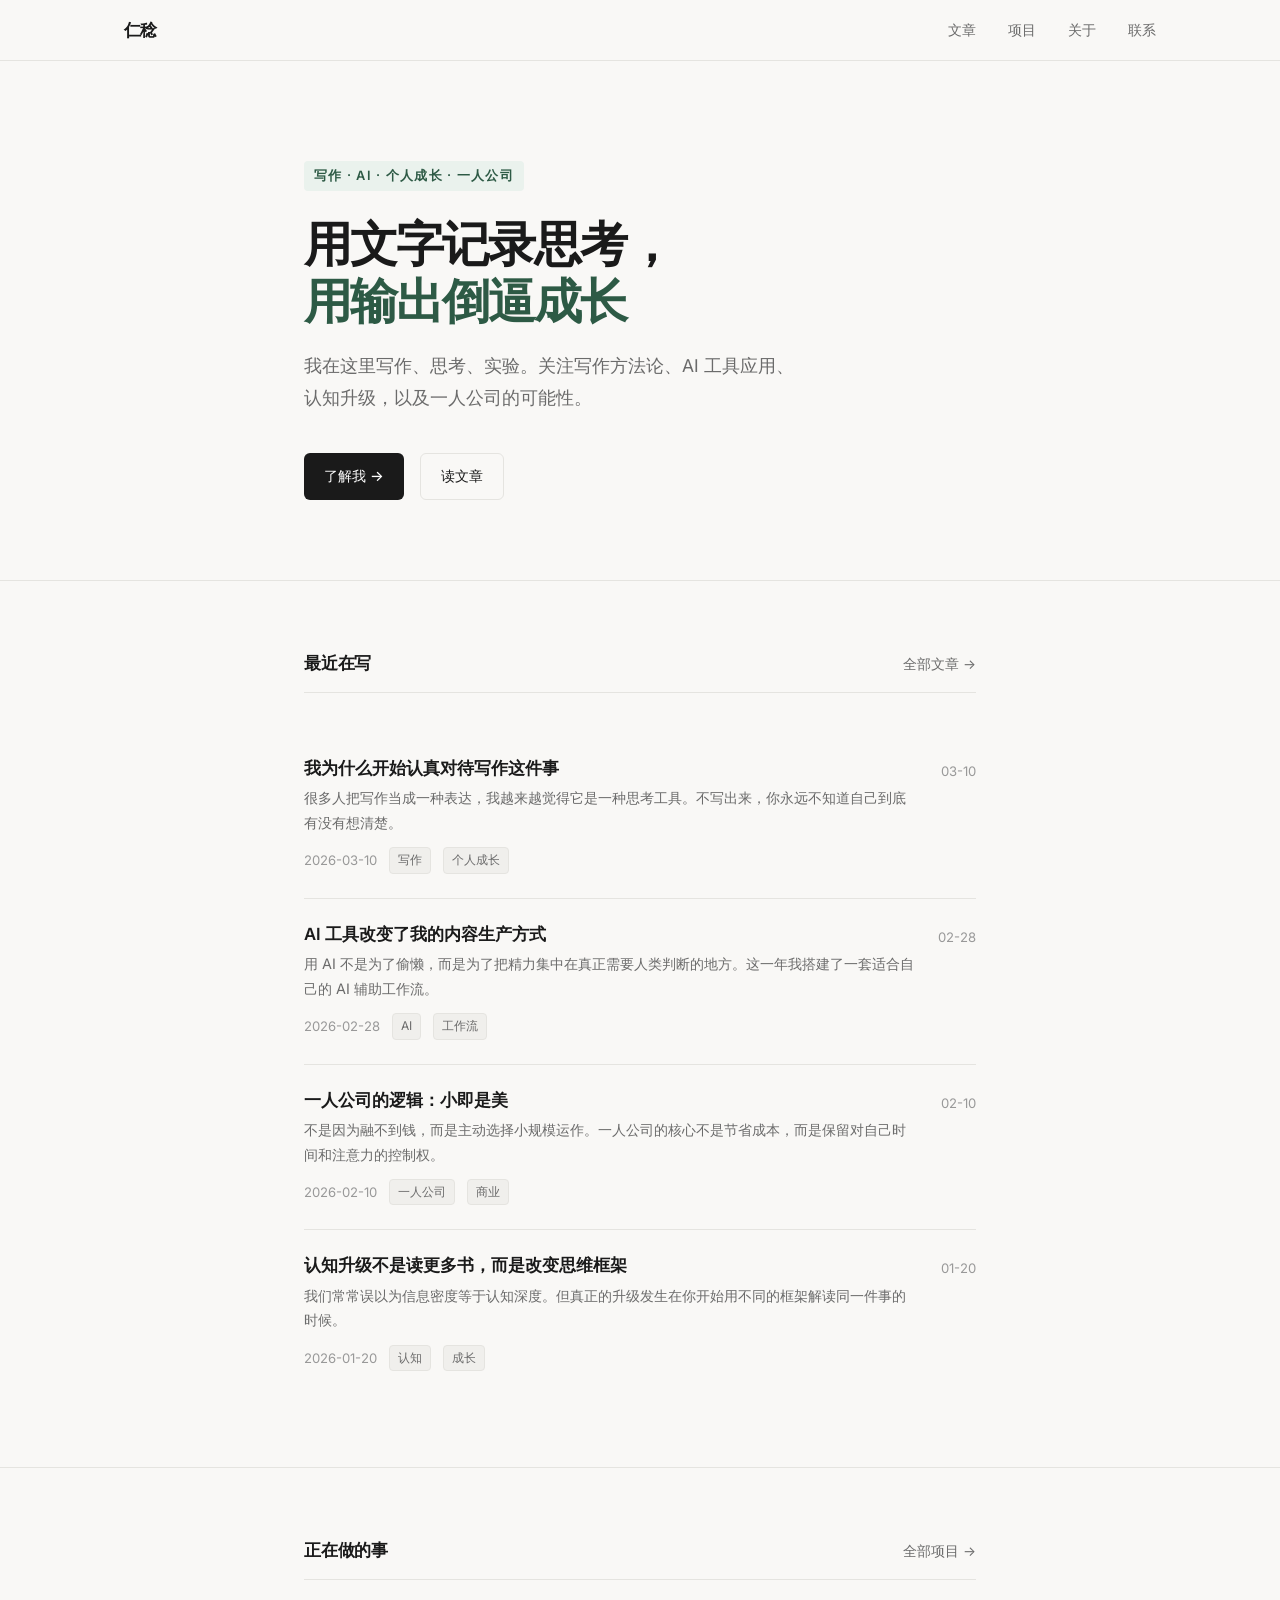
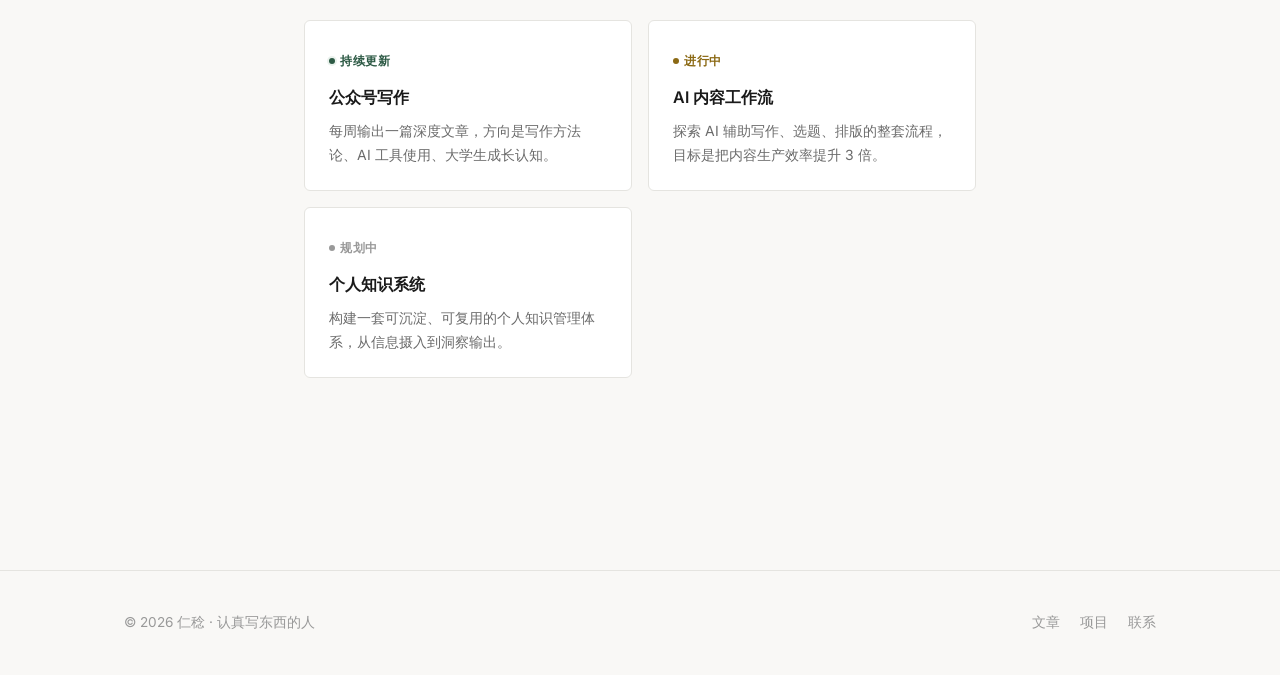
==== index.html @ a5cb158d "init" ====
<!DOCTYPE html>
<html lang="zh-CN">
<head>
  <meta charset="UTF-8" />
  <meta name="viewport" content="width=device-width, initial-scale=1.0" />
  <title>仁稔 · 写作 · AI · 个人成长</title>
  <meta name="description" content="记录思考，持续输出。关注写作、AI、个人成长与一人公司。" />
  <link rel="preconnect" href="https://fonts.googleapis.com" />
  <link rel="preconnect" href="https://fonts.gstatic.com" crossorigin />
  <link href="https://fonts.googleapis.com/css2?family=Inter:wght@400;500;600;700&display=swap" rel="stylesheet" />
  <link rel="stylesheet" href="style.css" />
</head>
<body>

  <!-- 导航 -->
  <nav class="nav">
    <div class="nav__inner">
      <a href="index.html" class="nav__logo">仁稔</a>
      <button class="nav__toggle" aria-label="菜单" onclick="toggleNav()">
        <span></span><span></span><span></span>
      </button>
      <ul class="nav__links" id="navLinks">
        <li><a href="articles.html">文章</a></li>
        <li><a href="projects.html">项目</a></li>
        <li><a href="about.html">关于</a></li>
        <li><a href="contact.html">联系</a></li>
      </ul>
    </div>
  </nav>

  <!-- Hero -->
  <section class="hero">
    <div class="container">
      <span class="hero__eyebrow">写作 · AI · 个人成长 · 一人公司</span>
      <h1 class="hero__title">
        用文字记录思考，<br />
        <em>用输出倒逼成长</em>
      </h1>
      <p class="hero__sub">
        我在这里写作、思考、实验。关注写作方法论、AI 工具应用、认知升级，以及一人公司的可能性。
      </p>
      <div class="hero__actions">
        <a href="about.html" class="btn btn--primary">了解我 →</a>
        <a href="articles.html" class="btn btn--outline">读文章</a>
      </div>
    </div>
  </section>

  <hr class="divider" />

  <!-- 最新文章 -->
  <section class="section">
    <div class="container">
      <div class="section__header">
        <h2 class="section__title">最近在写</h2>
        <a href="articles.html" class="section__more">全部文章 →</a>
      </div>

      <ul class="article-list">

        <li class="article-item">
          <a href="article.html?id=1" style="display:contents;">
            <div class="article-item__left">
              <div class="article-item__title">我为什么开始认真对待写作这件事</div>
              <div class="article-item__excerpt">
                很多人把写作当成一种表达，我越来越觉得它是一种思考工具。不写出来，你永远不知道自己到底有没有想清楚。
              </div>
              <div class="article-item__meta">
                <span class="article-item__date">2026-03-10</span>
                <span class="tag">写作</span>
                <span class="tag">个人成长</span>
              </div>
            </div>
          </a>
          <div class="article-item__right">
            <span class="article-item__date">03-10</span>
          </div>
        </li>

        <li class="article-item">
          <a href="article.html?id=2" style="display:contents;">
            <div class="article-item__left">
              <div class="article-item__title">AI 工具改变了我的内容生产方式</div>
              <div class="article-item__excerpt">
                用 AI 不是为了偷懒，而是为了把精力集中在真正需要人类判断的地方。这一年我搭建了一套适合自己的 AI 辅助工作流。
              </div>
              <div class="article-item__meta">
                <span class="article-item__date">2026-02-28</span>
                <span class="tag">AI</span>
                <span class="tag">工作流</span>
              </div>
            </div>
          </a>
          <div class="article-item__right">
            <span class="article-item__date">02-28</span>
          </div>
        </li>

        <li class="article-item">
          <a href="article.html?id=3" style="display:contents;">
            <div class="article-item__left">
              <div class="article-item__title">一人公司的逻辑：小即是美</div>
              <div class="article-item__excerpt">
                不是因为融不到钱，而是主动选择小规模运作。一人公司的核心不是节省成本，而是保留对自己时间和注意力的控制权。
              </div>
              <div class="article-item__meta">
                <span class="article-item__date">2026-02-10</span>
                <span class="tag">一人公司</span>
                <span class="tag">商业</span>
              </div>
            </div>
          </a>
          <div class="article-item__right">
            <span class="article-item__date">02-10</span>
          </div>
        </li>

        <li class="article-item">
          <a href="article.html?id=4" style="display:contents;">
            <div class="article-item__left">
              <div class="article-item__title">认知升级不是读更多书，而是改变思维框架</div>
              <div class="article-item__excerpt">
                我们常常误以为信息密度等于认知深度。但真正的升级发生在你开始用不同的框架解读同一件事的时候。
              </div>
              <div class="article-item__meta">
                <span class="article-item__date">2026-01-20</span>
                <span class="tag">认知</span>
                <span class="tag">成长</span>
              </div>
            </div>
          </a>
          <div class="article-item__right">
            <span class="article-item__date">01-20</span>
          </div>
        </li>

      </ul>
    </div>
  </section>

  <hr class="divider" />

  <!-- 项目 -->
  <section class="section">
    <div class="container">
      <div class="section__header">
        <h2 class="section__title">正在做的事</h2>
        <a href="projects.html" class="section__more">全部项目 →</a>
      </div>

      <div class="project-grid">

        <div class="project-card">
          <div class="project-card__status status--active">
            <span class="status-dot"></span> 持续更新
          </div>
          <div class="project-card__title">公众号写作</div>
          <div class="project-card__desc">每周输出一篇深度文章，方向是写作方法论、AI 工具使用、大学生成长认知。</div>
        </div>

        <div class="project-card">
          <div class="project-card__status status--building">
            <span class="status-dot"></span> 进行中
          </div>
          <div class="project-card__title">AI 内容工作流</div>
          <div class="project-card__desc">探索 AI 辅助写作、选题、排版的整套流程，目标是把内容生产效率提升 3 倍。</div>
        </div>

        <div class="project-card">
          <div class="project-card__status status--planning">
            <span class="status-dot"></span> 规划中
          </div>
          <div class="project-card__title">个人知识系统</div>
          <div class="project-card__desc">构建一套可沉淀、可复用的个人知识管理体系，从信息摄入到洞察输出。</div>
        </div>

      </div>
    </div>
  </section>

  <!-- 页脚 -->
  <footer class="footer">
    <div class="footer__inner">
      <span class="footer__copy">© 2026 仁稔 · 认真写东西的人</span>
      <nav class="footer__links">
        <a href="articles.html">文章</a>
        <a href="projects.html">项目</a>
        <a href="contact.html">联系</a>
      </nav>
    </div>
  </footer>

  <script>
    function toggleNav() {
      document.getElementById('navLinks').classList.toggle('open');
    }
  </script>
</body>
</html>
---- style.css ----
/* ==============================
   设计变量
   ============================== */
:root {
  --bg:        #f9f8f6;
  --surface:   #ffffff;
  --text:      #1a1a1a;
  --text-2:    #6b6b6b;
  --text-3:    #999;
  --accent:    #2d5a45;
  --accent-bg: #eaf2ed;
  --border:    #e5e4e0;
  --tag-bg:    #f0efec;

  --sans: 'Inter', -apple-system, BlinkMacSystemFont, 'PingFang SC', 'Hiragino Sans GB', sans-serif;
  --serif: Georgia, 'Songti SC', serif;

  --max: 720px;
  --wide: 1080px;

  --radius: 6px;
  --transition: 0.18s ease;
}

/* ==============================
   Reset & Base
   ============================== */
*, *::before, *::after { box-sizing: border-box; margin: 0; padding: 0; }

html { font-size: 16px; scroll-behavior: smooth; }

body {
  font-family: var(--sans);
  background: var(--bg);
  color: var(--text);
  line-height: 1.7;
  -webkit-font-smoothing: antialiased;
}

a {
  color: inherit;
  text-decoration: none;
  transition: color var(--transition);
}

img { max-width: 100%; display: block; }

ul { list-style: none; }

/* ==============================
   排版
   ============================== */
h1, h2, h3, h4 {
  line-height: 1.3;
  font-weight: 600;
  letter-spacing: -0.02em;
}

p { color: var(--text); }

/* ==============================
   布局工具
   ============================== */
.container {
  max-width: var(--max);
  margin: 0 auto;
  padding: 0 24px;
}

.container--wide {
  max-width: var(--wide);
  margin: 0 auto;
  padding: 0 24px;
}

/* ==============================
   导航
   ============================== */
.nav {
  position: sticky;
  top: 0;
  background: rgba(249,248,246,0.92);
  backdrop-filter: blur(8px);
  border-bottom: 1px solid var(--border);
  z-index: 100;
}

.nav__inner {
  display: flex;
  align-items: center;
  justify-content: space-between;
  height: 60px;
  max-width: var(--wide);
  margin: 0 auto;
  padding: 0 24px;
}

.nav__logo {
  font-weight: 700;
  font-size: 1.05rem;
  letter-spacing: -0.03em;
  color: var(--text);
}

.nav__logo:hover { color: var(--accent); }

.nav__links {
  display: flex;
  gap: 32px;
}

.nav__links a {
  font-size: 0.9rem;
  color: var(--text-2);
  font-weight: 500;
}

.nav__links a:hover,
.nav__links a.active { color: var(--text); }

.nav__links a.active { font-weight: 600; }

/* 移动端菜单 */
.nav__toggle {
  display: none;
  flex-direction: column;
  gap: 5px;
  cursor: pointer;
  padding: 4px;
  background: none;
  border: none;
}

.nav__toggle span {
  display: block;
  width: 22px;
  height: 2px;
  background: var(--text);
  border-radius: 2px;
  transition: var(--transition);
}

@media (max-width: 640px) {
  .nav__links {
    display: none;
    position: absolute;
    top: 60px;
    left: 0; right: 0;
    background: var(--bg);
    border-bottom: 1px solid var(--border);
    flex-direction: column;
    padding: 16px 24px 24px;
    gap: 20px;
  }
  .nav__links.open { display: flex; }
  .nav__toggle { display: flex; }
}

/* ==============================
   页脚
   ============================== */
.footer {
  margin-top: 120px;
  border-top: 1px solid var(--border);
  padding: 40px 0;
}

.footer__inner {
  display: flex;
  align-items: center;
  justify-content: space-between;
  max-width: var(--wide);
  margin: 0 auto;
  padding: 0 24px;
}

.footer__copy {
  font-size: 0.85rem;
  color: var(--text-3);
}

.footer__links {
  display: flex;
  gap: 20px;
}

.footer__links a {
  font-size: 0.85rem;
  color: var(--text-3);
}

.footer__links a:hover { color: var(--text-2); }

@media (max-width: 500px) {
  .footer__inner { flex-direction: column; gap: 12px; text-align: center; }
}

/* ==============================
   首页 Hero
   ============================== */
.hero {
  padding: 100px 0 80px;
}

.hero__eyebrow {
  display: inline-block;
  font-size: 0.8rem;
  font-weight: 600;
  letter-spacing: 0.1em;
  text-transform: uppercase;
  color: var(--accent);
  background: var(--accent-bg);
  padding: 4px 10px;
  border-radius: 4px;
  margin-bottom: 24px;
}

.hero__title {
  font-size: clamp(2rem, 5vw, 3rem);
  font-weight: 700;
  letter-spacing: -0.04em;
  line-height: 1.2;
  margin-bottom: 20px;
  max-width: 600px;
}

.hero__title em {
  font-style: normal;
  color: var(--accent);
}

.hero__sub {
  font-size: 1.1rem;
  color: var(--text-2);
  max-width: 500px;
  line-height: 1.8;
  margin-bottom: 40px;
}

.hero__actions {
  display: flex;
  gap: 16px;
  flex-wrap: wrap;
}

/* ==============================
   按钮
   ============================== */
.btn {
  display: inline-flex;
  align-items: center;
  gap: 6px;
  padding: 10px 20px;
  border-radius: var(--radius);
  font-size: 0.9rem;
  font-weight: 500;
  cursor: pointer;
  border: none;
  transition: var(--transition);
  font-family: var(--sans);
}

.btn--primary {
  background: var(--text);
  color: #fff;
}

.btn--primary:hover {
  background: var(--accent);
  color: #fff;
}

.btn--outline {
  background: transparent;
  color: var(--text);
  border: 1px solid var(--border);
}

.btn--outline:hover {
  border-color: var(--text-2);
}

/* ==============================
   分区标题
   ============================== */
.section {
  padding: 72px 0;
}

.section__header {
  display: flex;
  align-items: baseline;
  justify-content: space-between;
  margin-bottom: 40px;
  padding-bottom: 16px;
  border-bottom: 1px solid var(--border);
}

.section__title {
  font-size: 1.05rem;
  font-weight: 700;
  letter-spacing: -0.01em;
}

.section__more {
  font-size: 0.85rem;
  color: var(--text-2);
}

.section__more:hover { color: var(--accent); }

/* ==============================
   文章卡片（首页列表）
   ============================== */
.article-list {
  display: flex;
  flex-direction: column;
  gap: 0;
}

.article-item {
  display: grid;
  grid-template-columns: 1fr auto;
  align-items: start;
  gap: 24px;
  padding: 24px 0;
  border-bottom: 1px solid var(--border);
  transition: var(--transition);
}

.article-item:last-child { border-bottom: none; }

.article-item:hover .article-item__title {
  color: var(--accent);
}

.article-item__title {
  font-size: 1.05rem;
  font-weight: 600;
  margin-bottom: 6px;
  line-height: 1.4;
  transition: color var(--transition);
}

.article-item__excerpt {
  font-size: 0.9rem;
  color: var(--text-2);
  line-height: 1.7;
  margin-bottom: 12px;
}

.article-item__meta {
  display: flex;
  align-items: center;
  gap: 12px;
  flex-wrap: wrap;
}

.article-item__date {
  font-size: 0.82rem;
  color: var(--text-3);
}

.article-item__right {
  text-align: right;
}

@media (max-width: 500px) {
  .article-item {
    grid-template-columns: 1fr;
  }
  .article-item__right { display: none; }
}

/* ==============================
   标签
   ============================== */
.tag {
  display: inline-block;
  font-size: 0.75rem;
  padding: 2px 8px;
  background: var(--tag-bg);
  color: var(--text-2);
  border-radius: 4px;
  border: 1px solid var(--border);
}

.tag:hover {
  background: var(--accent-bg);
  color: var(--accent);
  border-color: var(--accent-bg);
}

/* ==============================
   项目卡片（首页）
   ============================== */
.project-grid {
  display: grid;
  grid-template-columns: repeat(auto-fill, minmax(280px, 1fr));
  gap: 16px;
}

.project-card {
  background: var(--surface);
  border: 1px solid var(--border);
  border-radius: var(--radius);
  padding: 24px;
  transition: var(--transition);
}

.project-card:hover {
  border-color: var(--text-2);
  transform: translateY(-1px);
  box-shadow: 0 4px 16px rgba(0,0,0,0.06);
}

.project-card__status {
  display: inline-flex;
  align-items: center;
  gap: 5px;
  font-size: 0.75rem;
  font-weight: 600;
  letter-spacing: 0.05em;
  text-transform: uppercase;
  margin-bottom: 12px;
}

.status--active { color: var(--accent); }
.status--building { color: #8b6914; }
.status--planning { color: var(--text-3); }

.status-dot {
  width: 6px;
  height: 6px;
  border-radius: 50%;
  background: currentColor;
}

.status--active .status-dot {
  box-shadow: 0 0 0 2px var(--accent-bg);
}

.project-card__title {
  font-size: 1rem;
  font-weight: 600;
  margin-bottom: 8px;
}

.project-card__desc {
  font-size: 0.875rem;
  color: var(--text-2);
  line-height: 1.7;
}

/* ==============================
   关于我页
   ============================== */
.about-hero {
  padding: 80px 0 48px;
}

.about-hero__title {
  font-size: clamp(1.8rem, 4vw, 2.4rem);
  font-weight: 700;
  letter-spacing: -0.03em;
  margin-bottom: 24px;
}

.about-hero__lead {
  font-size: 1.1rem;
  color: var(--text-2);
  line-height: 1.9;
  max-width: 600px;
}

.about-content {
  padding: 48px 0 80px;
}

.about-content p {
  font-size: 1rem;
  line-height: 1.9;
  color: var(--text);
  margin-bottom: 20px;
}

.about-content h3 {
  font-size: 1.05rem;
  font-weight: 700;
  margin: 40px 0 16px;
  color: var(--text);
}

.about-tags {
  display: flex;
  flex-wrap: wrap;
  gap: 8px;
  margin: 24px 0;
}

.about-tags .tag {
  font-size: 0.85rem;
  padding: 6px 14px;
}

.about-divider {
  border: none;
  border-top: 1px solid var(--border);
  margin: 48px 0;
}

/* ==============================
   文章列表页
   ============================== */
.page-header {
  padding: 72px 0 48px;
  border-bottom: 1px solid var(--border);
  margin-bottom: 48px;
}

.page-header__title {
  font-size: clamp(1.6rem, 4vw, 2rem);
  font-weight: 700;
  letter-spacing: -0.03em;
  margin-bottom: 10px;
}

.page-header__desc {
  font-size: 0.95rem;
  color: var(--text-2);
}

.articles-filter {
  display: flex;
  gap: 8px;
  flex-wrap: wrap;
  margin-bottom: 40px;
}

.filter-btn {
  padding: 6px 14px;
  border-radius: 20px;
  font-size: 0.82rem;
  font-weight: 500;
  border: 1px solid var(--border);
  background: transparent;
  color: var(--text-2);
  cursor: pointer;
  transition: var(--transition);
  font-family: var(--sans);
}

.filter-btn:hover,
.filter-btn.active {
  background: var(--text);
  color: #fff;
  border-color: var(--text);
}

/* 文章详情页 */
.article-header {
  padding: 72px 0 48px;
  border-bottom: 1px solid var(--border);
  margin-bottom: 48px;
}

.article-header__tags {
  display: flex;
  gap: 8px;
  margin-bottom: 20px;
}

.article-header__title {
  font-size: clamp(1.6rem, 4vw, 2.2rem);
  font-weight: 700;
  letter-spacing: -0.03em;
  line-height: 1.25;
  margin-bottom: 20px;
}

.article-header__meta {
  display: flex;
  align-items: center;
  gap: 16px;
  font-size: 0.875rem;
  color: var(--text-3);
}

.article-body {
  font-family: var(--sans);
  font-size: 1.05rem;
  line-height: 1.9;
  padding-bottom: 80px;
}

.article-body p { margin-bottom: 1.5em; }

.article-body h2 {
  font-size: 1.3rem;
  font-weight: 700;
  margin: 2.5em 0 0.8em;
  letter-spacing: -0.02em;
}

.article-body h3 {
  font-size: 1.1rem;
  font-weight: 600;
  margin: 2em 0 0.6em;
}

.article-body blockquote {
  border-left: 3px solid var(--accent);
  padding-left: 20px;
  margin: 2em 0;
  color: var(--text-2);
  font-style: italic;
}

.article-body ul, .article-body ol {
  padding-left: 1.5em;
  margin-bottom: 1.5em;
}

.article-body li { margin-bottom: 0.4em; }

.article-body strong { font-weight: 600; }

.article-body a {
  color: var(--accent);
  text-decoration: underline;
  text-decoration-color: var(--accent-bg);
  text-underline-offset: 3px;
}

.article-body a:hover { text-decoration-color: var(--accent); }

/* ==============================
   项目页
   ============================== */
.project-list {
  display: flex;
  flex-direction: column;
  gap: 0;
  padding-bottom: 80px;
}

.project-item {
  padding: 32px 0;
  border-bottom: 1px solid var(--border);
  display: grid;
  grid-template-columns: 1fr auto;
  gap: 24px;
  align-items: start;
}

.project-item:last-child { border-bottom: none; }

.project-item__title {
  font-size: 1.1rem;
  font-weight: 600;
  margin-bottom: 8px;
}

.project-item__desc {
  font-size: 0.9rem;
  color: var(--text-2);
  line-height: 1.8;
  max-width: 520px;
}

@media (max-width: 500px) {
  .project-item { grid-template-columns: 1fr; }
}

/* ==============================
   联系页
   ============================== */
.contact-section {
  padding: 80px 0;
}

.contact-list {
  display: flex;
  flex-direction: column;
  gap: 0;
  margin-top: 40px;
}

.contact-item {
  display: flex;
  align-items: center;
  gap: 20px;
  padding: 24px 0;
  border-bottom: 1px solid var(--border);
  transition: var(--transition);
}

.contact-item:last-child { border-bottom: none; }

.contact-item:hover .contact-item__label { color: var(--accent); }

.contact-item__icon {
  width: 40px;
  height: 40px;
  background: var(--tag-bg);
  border-radius: var(--radius);
  display: flex;
  align-items: center;
  justify-content: center;
  flex-shrink: 0;
  font-size: 1.1rem;
}

.contact-item__label {
  font-size: 0.95rem;
  font-weight: 600;
  transition: color var(--transition);
  margin-bottom: 2px;
}

.contact-item__value {
  font-size: 0.875rem;
  color: var(--text-3);
}

/* ==============================
   空状态
   ============================== */
.empty {
  text-align: center;
  padding: 80px 0;
  color: var(--text-3);
  font-size: 0.9rem;
}

/* ==============================
   返回链接
   ============================== */
.back-link {
  display: inline-flex;
  align-items: center;
  gap: 6px;
  font-size: 0.875rem;
  color: var(--text-2);
  margin-bottom: 40px;
}

.back-link:hover { color: var(--accent); }

/* ==============================
   分隔线
   ============================== */
.divider {
  border: none;
  border-top: 1px solid var(--border);
  margin: 0;
}

/* ==============================
   滚动条
   ============================== */
::-webkit-scrollbar { width: 6px; }
::-webkit-scrollbar-track { background: transparent; }
::-webkit-scrollbar-thumb { background: var(--border); border-radius: 3px; }
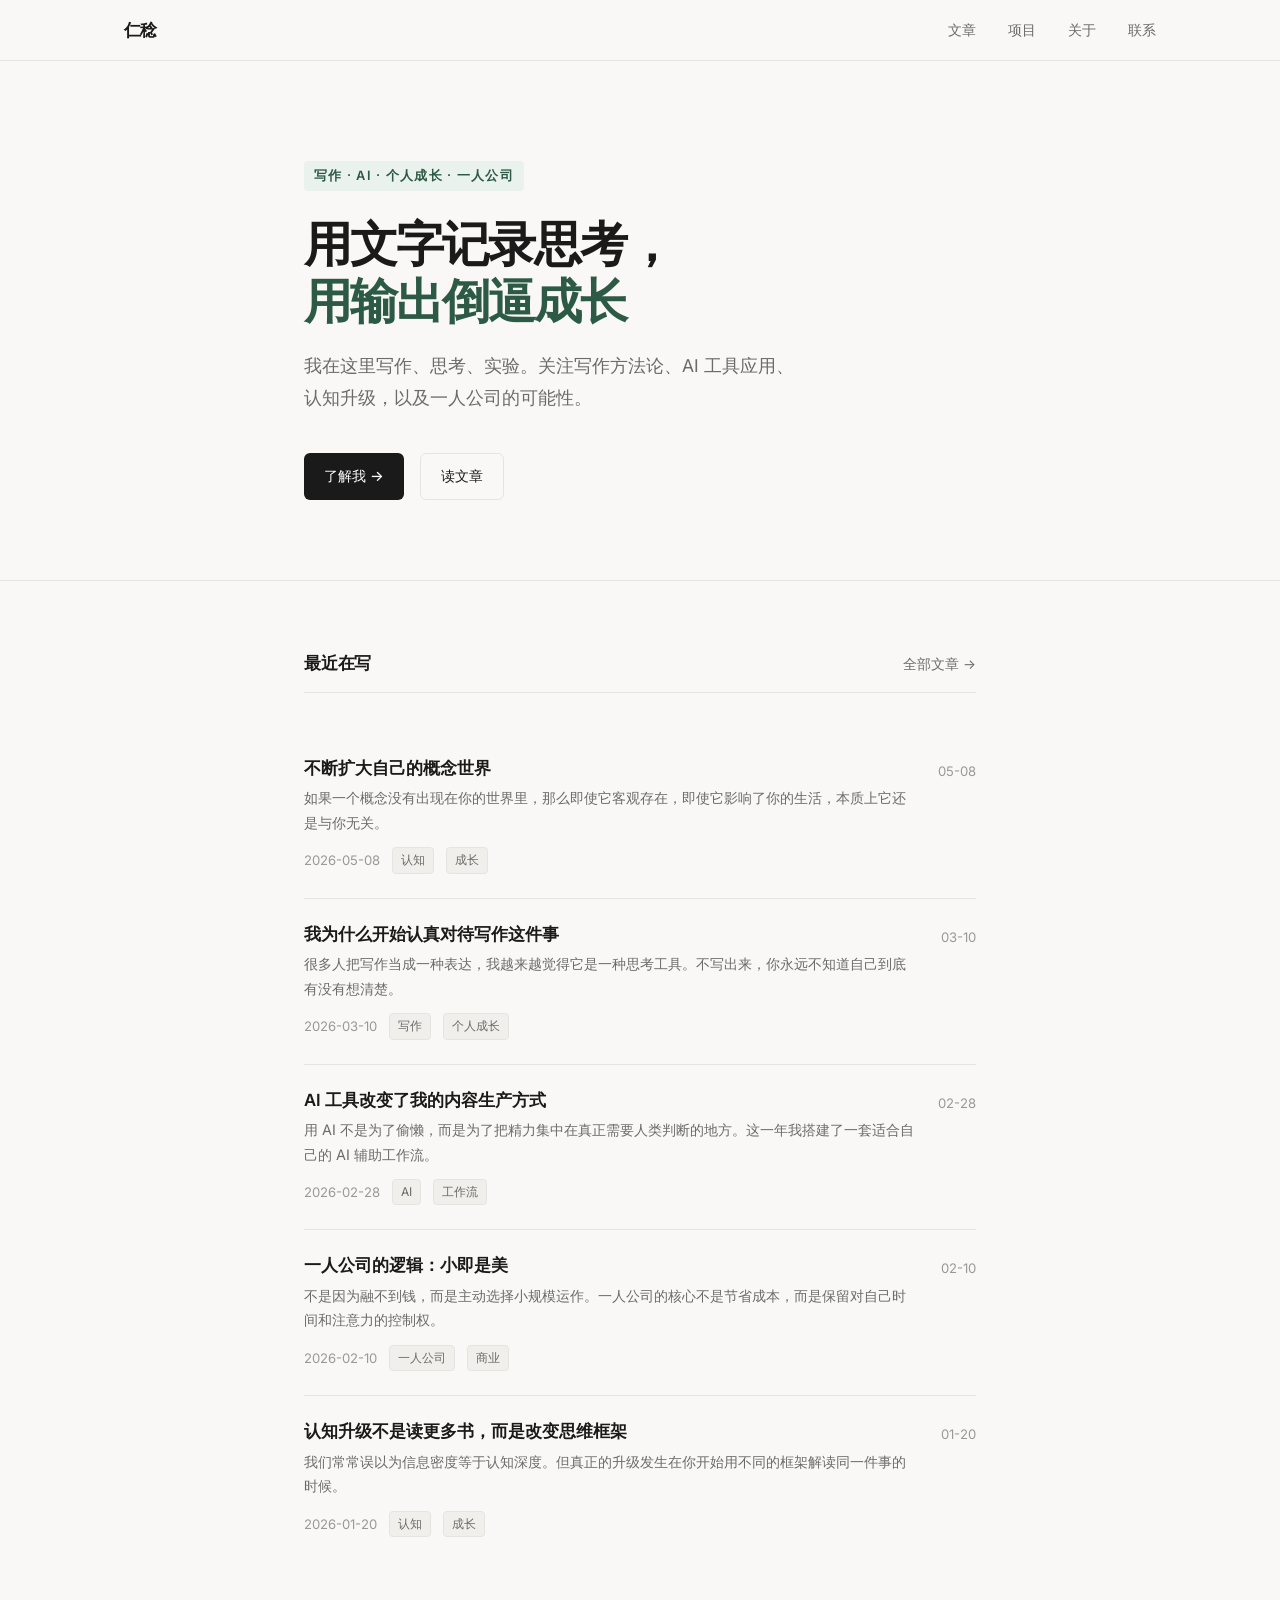
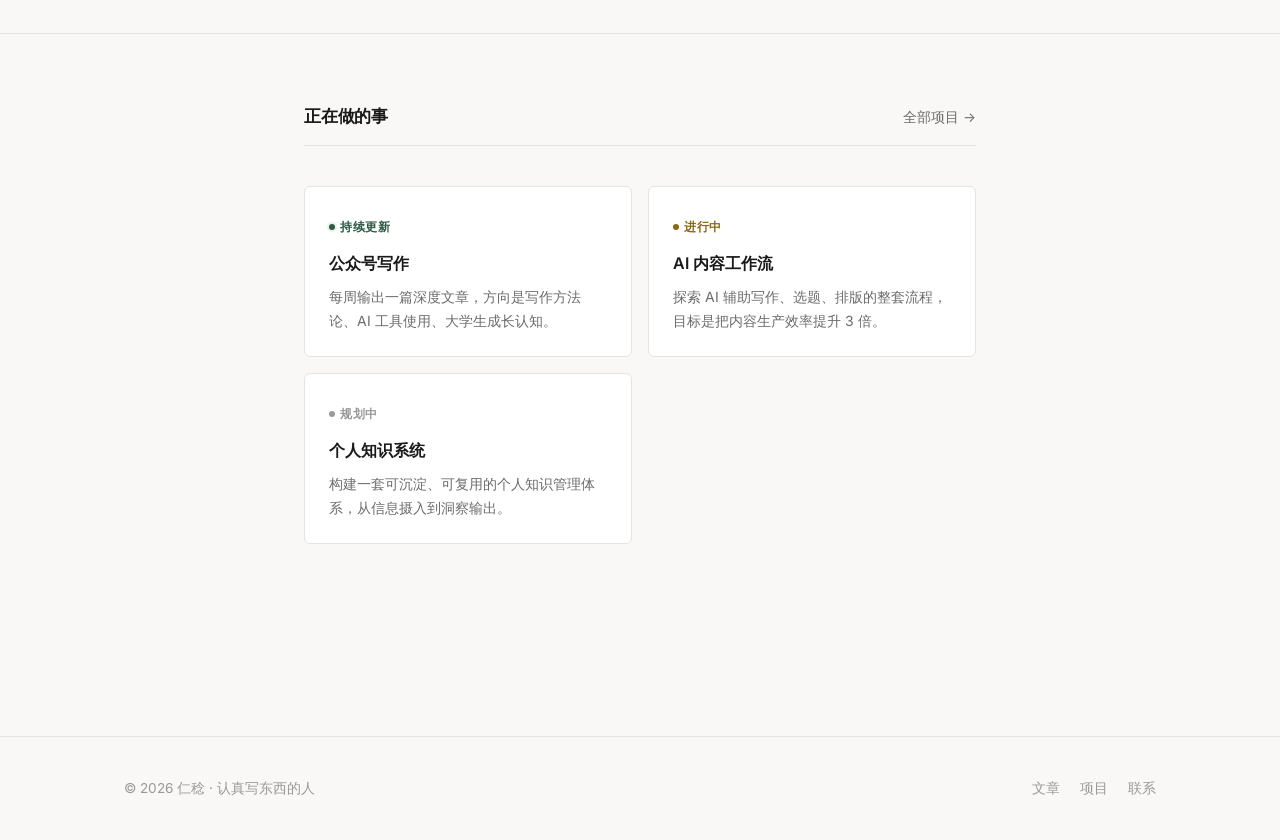
==== commit 4cb0bc69: "Update index.html 加入不断扩大自己的概念世界" ====
--- a/index.html
+++ b/index.html
@@ -57,9 +57,27 @@
       </div>
 
       <ul class="article-list">
-
-        <li class="article-item">
-          <a href="article.html?id=1" style="display:contents;">
+        <li class="article-item">
+  <a href="posts/concept-world.html" style="display:contents;">
+    <div class="article-item__left">
+      <div class="article-item__title">不断扩大自己的概念世界</div>
+      <div class="article-item__excerpt">
+        如果一个概念没有出现在你的世界里，那么即使它客观存在，即使它影响了你的生活，本质上它还是与你无关。
+      </div>
+      <div class="article-item__meta">
+        <span class="article-item__date">2026-05-08</span>
+        <span class="tag">认知</span>
+        <span class="tag">成长</span>
+      </div>
+    </div>
+  </a>
+  <div class="article-item__right">
+    <span class="article-item__date">05-08</span>
+  </div>
+</li>
+
+        <li class="article-item">
+          <a href="posts/why-writing-matters.html" style="display:contents;">
             <div class="article-item__left">
               <div class="article-item__title">我为什么开始认真对待写作这件事</div>
               <div class="article-item__excerpt">
@@ -78,7 +96,7 @@
         </li>
 
         <li class="article-item">
-          <a href="article.html?id=2" style="display:contents;">
+          <a href="posts/ai-content-workflow.html" style="display:contents;">
             <div class="article-item__left">
               <div class="article-item__title">AI 工具改变了我的内容生产方式</div>
               <div class="article-item__excerpt">
@@ -97,7 +115,7 @@
         </li>
 
         <li class="article-item">
-          <a href="article.html?id=3" style="display:contents;">
+          <a href="posts/one-person-business.html" style="display:contents;">
             <div class="article-item__left">
               <div class="article-item__title">一人公司的逻辑：小即是美</div>
               <div class="article-item__excerpt">
@@ -116,7 +134,7 @@
         </li>
 
         <li class="article-item">
-          <a href="article.html?id=4" style="display:contents;">
+          <a href="posts/cognitive-upgrade.html" style="display:contents;">
             <div class="article-item__left">
               <div class="article-item__title">认知升级不是读更多书，而是改变思维框架</div>
               <div class="article-item__excerpt">
